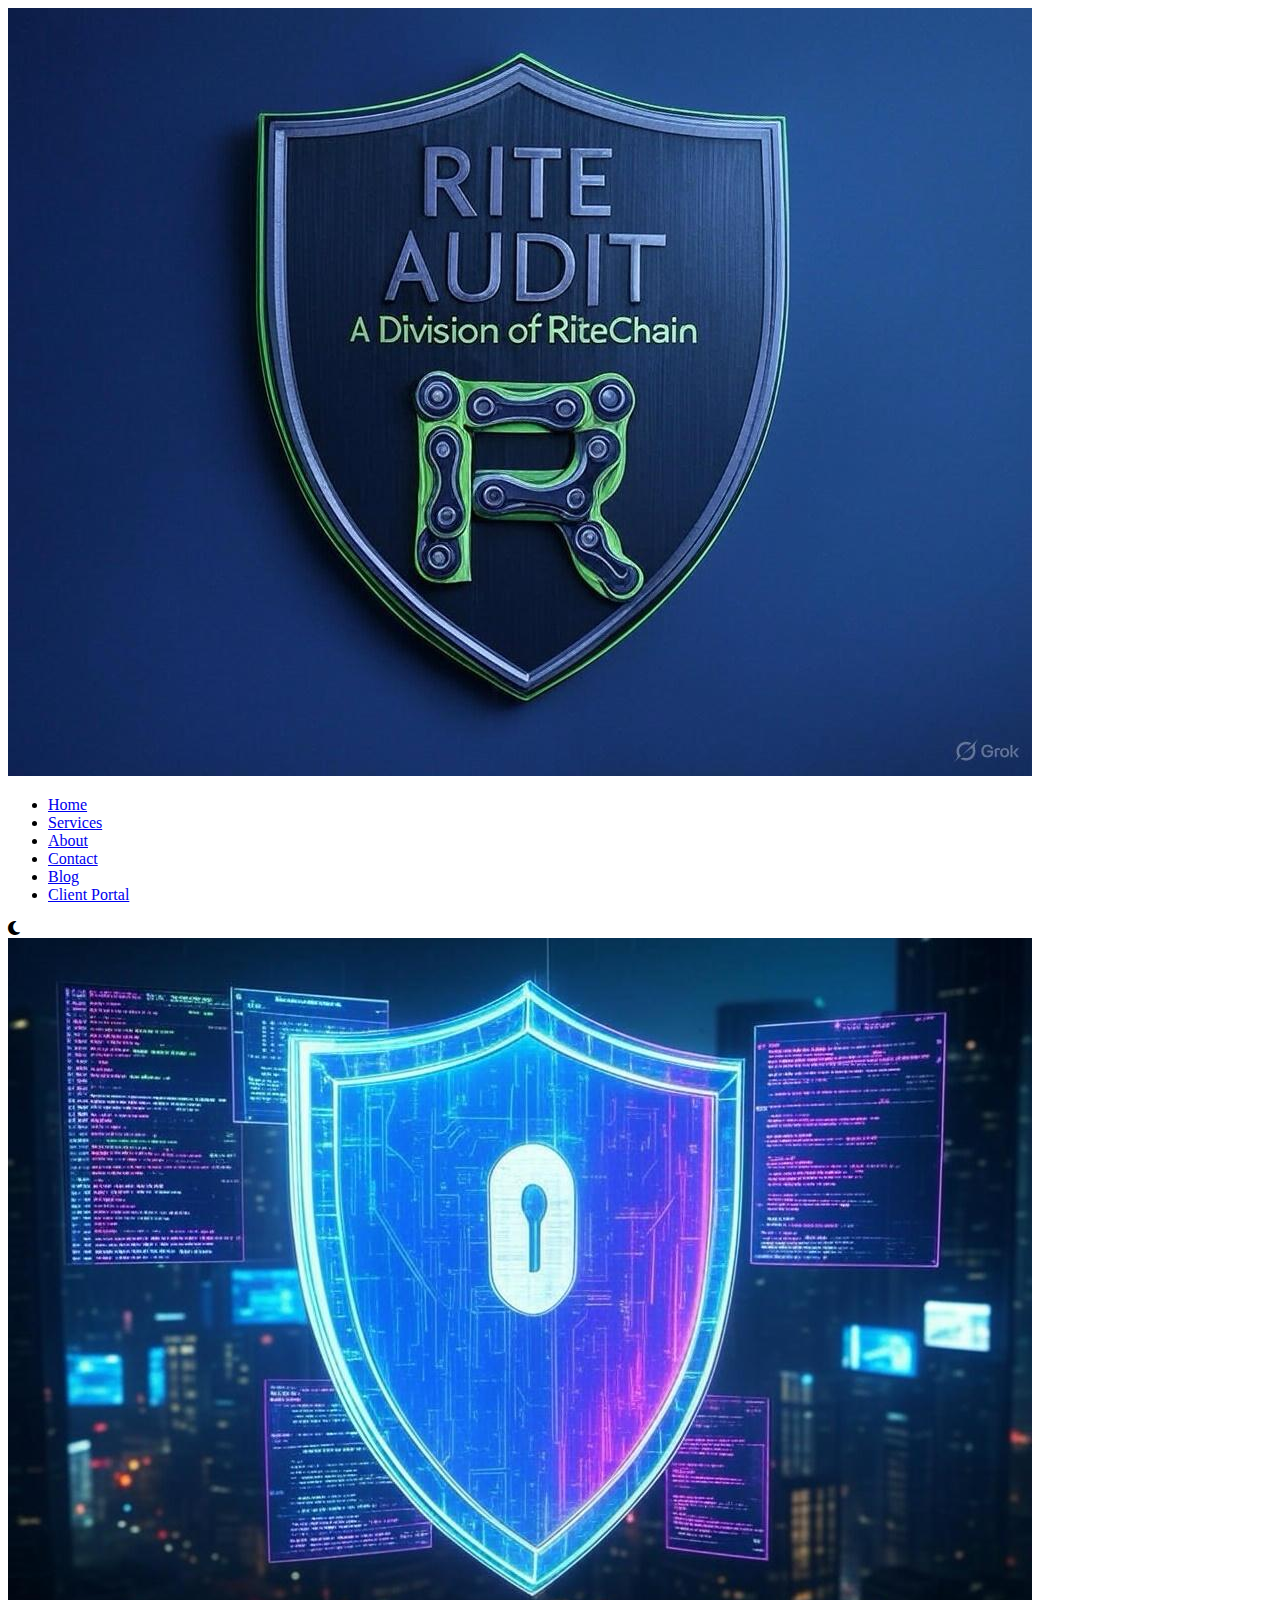
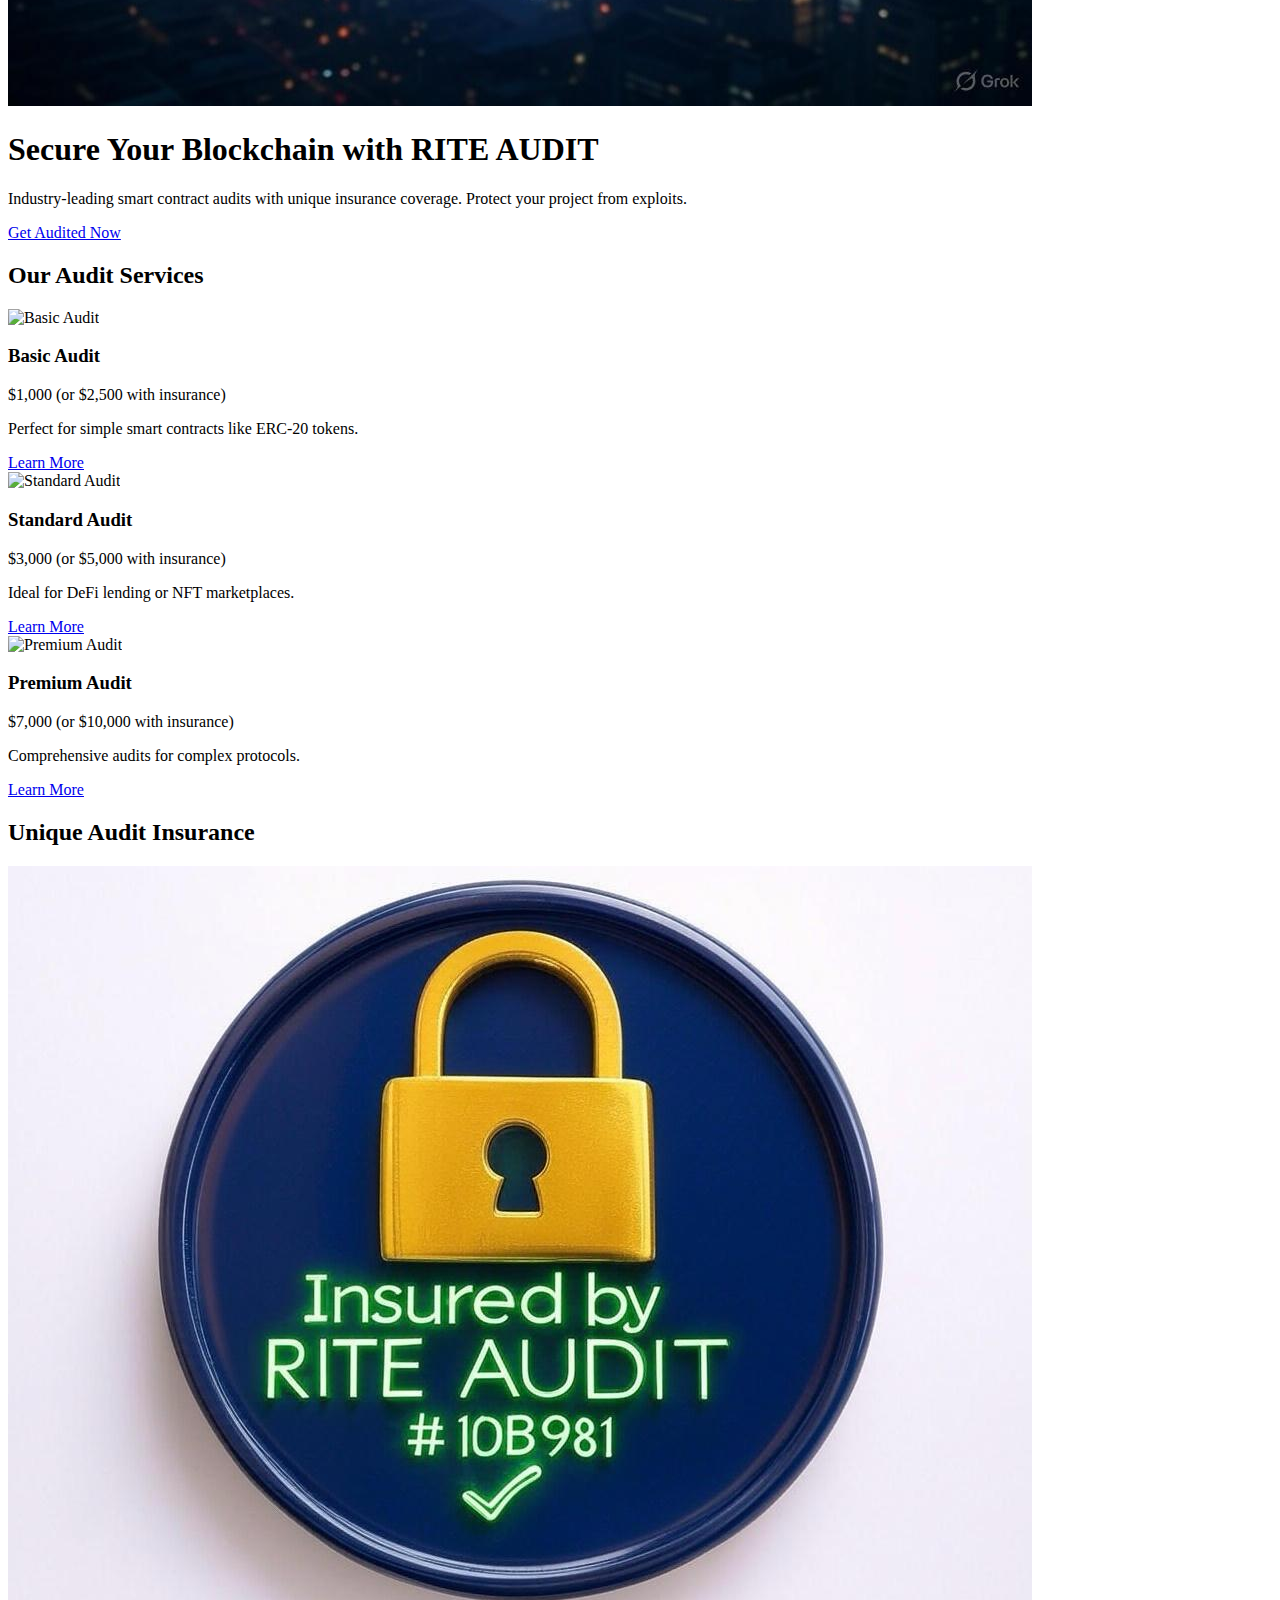
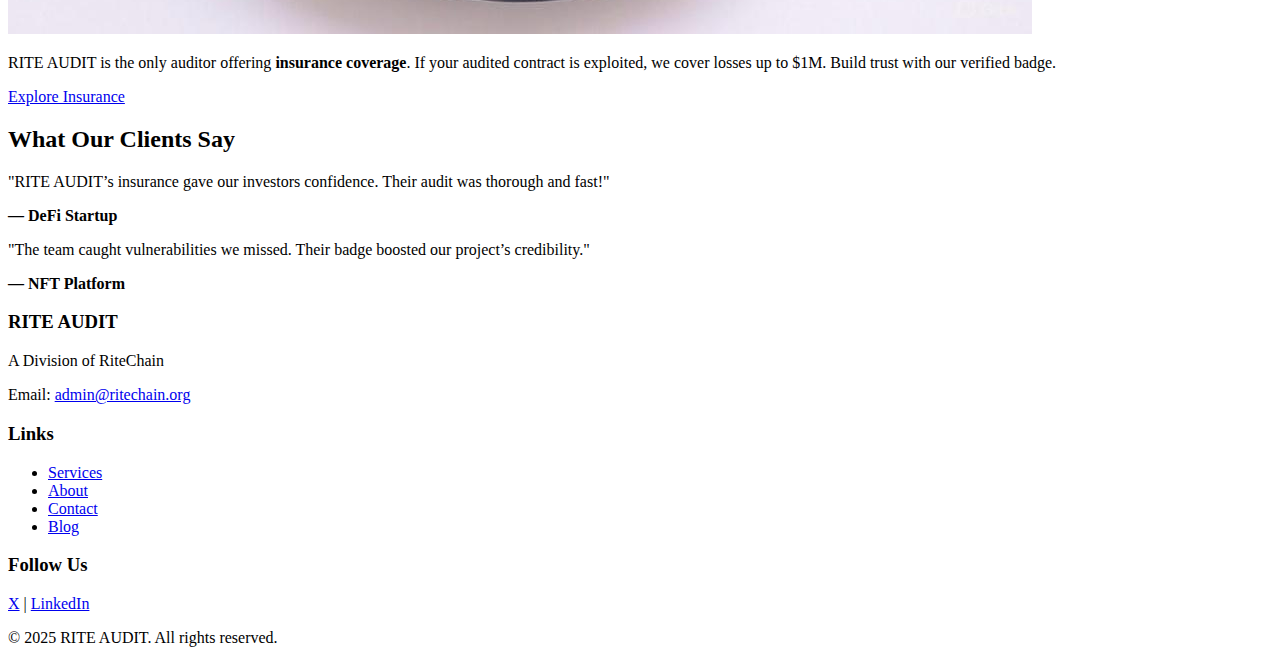
==== index.html @ 0c0bb5a2 "Initial commit: Added website files with Formspree integration" ====
<!DOCTYPE html>
<html lang="en">
<head>
    <meta charset="UTF-8">
    <meta name="viewport" content="width=device-width, initial-scale=1.0">
    <meta name="description" content="RITE AUDIT provides blockchain security audits with unique insurance coverage. Protect your smart contracts today.">
    <title>RITE AUDIT - Blockchain Security Auditing</title>
    <link rel="stylesheet" href="css/style.css">
    <link rel="stylesheet" href="https://cdnjs.cloudflare.com/ajax/libs/font-awesome/6.4.0/css/all.min.css">
</head>
<body>
    <header>
        <nav>
            <div class="logo">
                <img src="images/logo.png" alt="RITE AUDIT Logo">
            </div>
            <ul class="nav-links">
                <li><a href="index.html" class="active">Home</a></li>
                <li><a href="services.html">Services</a></li>
                <li><a href="about.html">About</a></li>
                <li><a href="contact.html">Contact</a></li>
                <li><a href="blog.html">Blog</a></li>
                <li><a href="https://app.ritechain.org" target="_blank">Client Portal</a></li>
            </ul>
            <div class="theme-toggle">
                <i class="fas fa-moon"></i>
            </div>
        </nav>
    </header>

    <section class="hero">
        <img src="images/hero.jpg" alt="Blockchain Security" class="hero-bg">
        <div class="hero-content">
            <h1>Secure Your Blockchain with RITE AUDIT</h1>
            <p>Industry-leading smart contract audits with unique insurance coverage. Protect your project from exploits.</p>
            <a href="services.html" class="cta-button">Get Audited Now</a>
        </div>
    </section>

    <section class="services">
        <h2>Our Audit Services</h2>
        <div class="service-grid">
            <div class="service-card">
                <img src="images/basic.svg" alt="Basic Audit">
                <h3>Basic Audit</h3>
                <p>$1,000 (or $2,500 with insurance)</p>
                <p>Perfect for simple smart contracts like ERC-20 tokens.</p>
                <a href="services.html" class="service-button">Learn More</a>
            </div>
            <div class="service-card">
                <img src="images/standard.svg" alt="Standard Audit">
                <h3>Standard Audit</h3>
                <p>$3,000 (or $5,000 with insurance)</p>
                <p>Ideal for DeFi lending or NFT marketplaces.</p>
                <a href="services.html" class="service-button">Learn More</a>
            </div>
            <div class="service-card">
                <img src="images/premium.svg" alt="Premium Audit">
                <h3>Premium Audit</h3>
                <p>$7,000 (or $10,000 with insurance)</p>
                <p>Comprehensive audits for complex protocols.</p>
                <a href="services.html" class="service-button">Learn More</a>
            </div>
        </div>
    </section>

    <section class="insurance">
        <h2>Unique Audit Insurance</h2>
        <div class="insurance-content">
            <img src="images/insurance.png" alt="Insurance Badge">
            <div>
                <p>RITE AUDIT is the only auditor offering <strong>insurance coverage</strong>. If your audited contract is exploited, we cover losses up to $1M. Build trust with our verified badge.</p>
                <a href="services.html" class="cta-button">Explore Insurance</a>
            </div>
        </div>
    </section>

    <section class="testimonials">
        <h2>What Our Clients Say</h2>
        <div class="testimonial-grid">
            <div class="testimonial-card">
                <p>"RITE AUDIT’s insurance gave our investors confidence. Their audit was thorough and fast!"</p>
                <p><strong>— DeFi Startup</strong></p>
            </div>
            <div class="testimonial-card">
                <p>"The team caught vulnerabilities we missed. Their badge boosted our project’s credibility."</p>
                <p><strong>— NFT Platform</strong></p>
            </div>
        </div>
    </section>

    <footer>
        <div class="footer-content">
            <div>
                <h3>RITE AUDIT</h3>
                <p>A Division of RiteChain</p>
                <p>Email: <a href="mailto:admin@ritechain.org">admin@ritechain.org</a></p>
            </div>
            <div>
                <h3>Links</h3>
                <ul>
                    <li><a href="services.html">Services</a></li>
                    <li><a href="about.html">About</a></li>
                    <li><a href="contact.html">Contact</a></li>
                    <li><a href="blog.html">Blog</a></li>
                </ul>
            </div>
            <div>
                <h3>Follow Us</h3>
                <p><a href="https://x.com/riteaudit" target="_blank">X</a> | <a href="#">LinkedIn</a></p>
            </div>
        </div>
        <p>&copy; 2025 RITE AUDIT. All rights reserved.</p>
    </footer>

    <script src="js/script.js"></script>
</body>
</html>
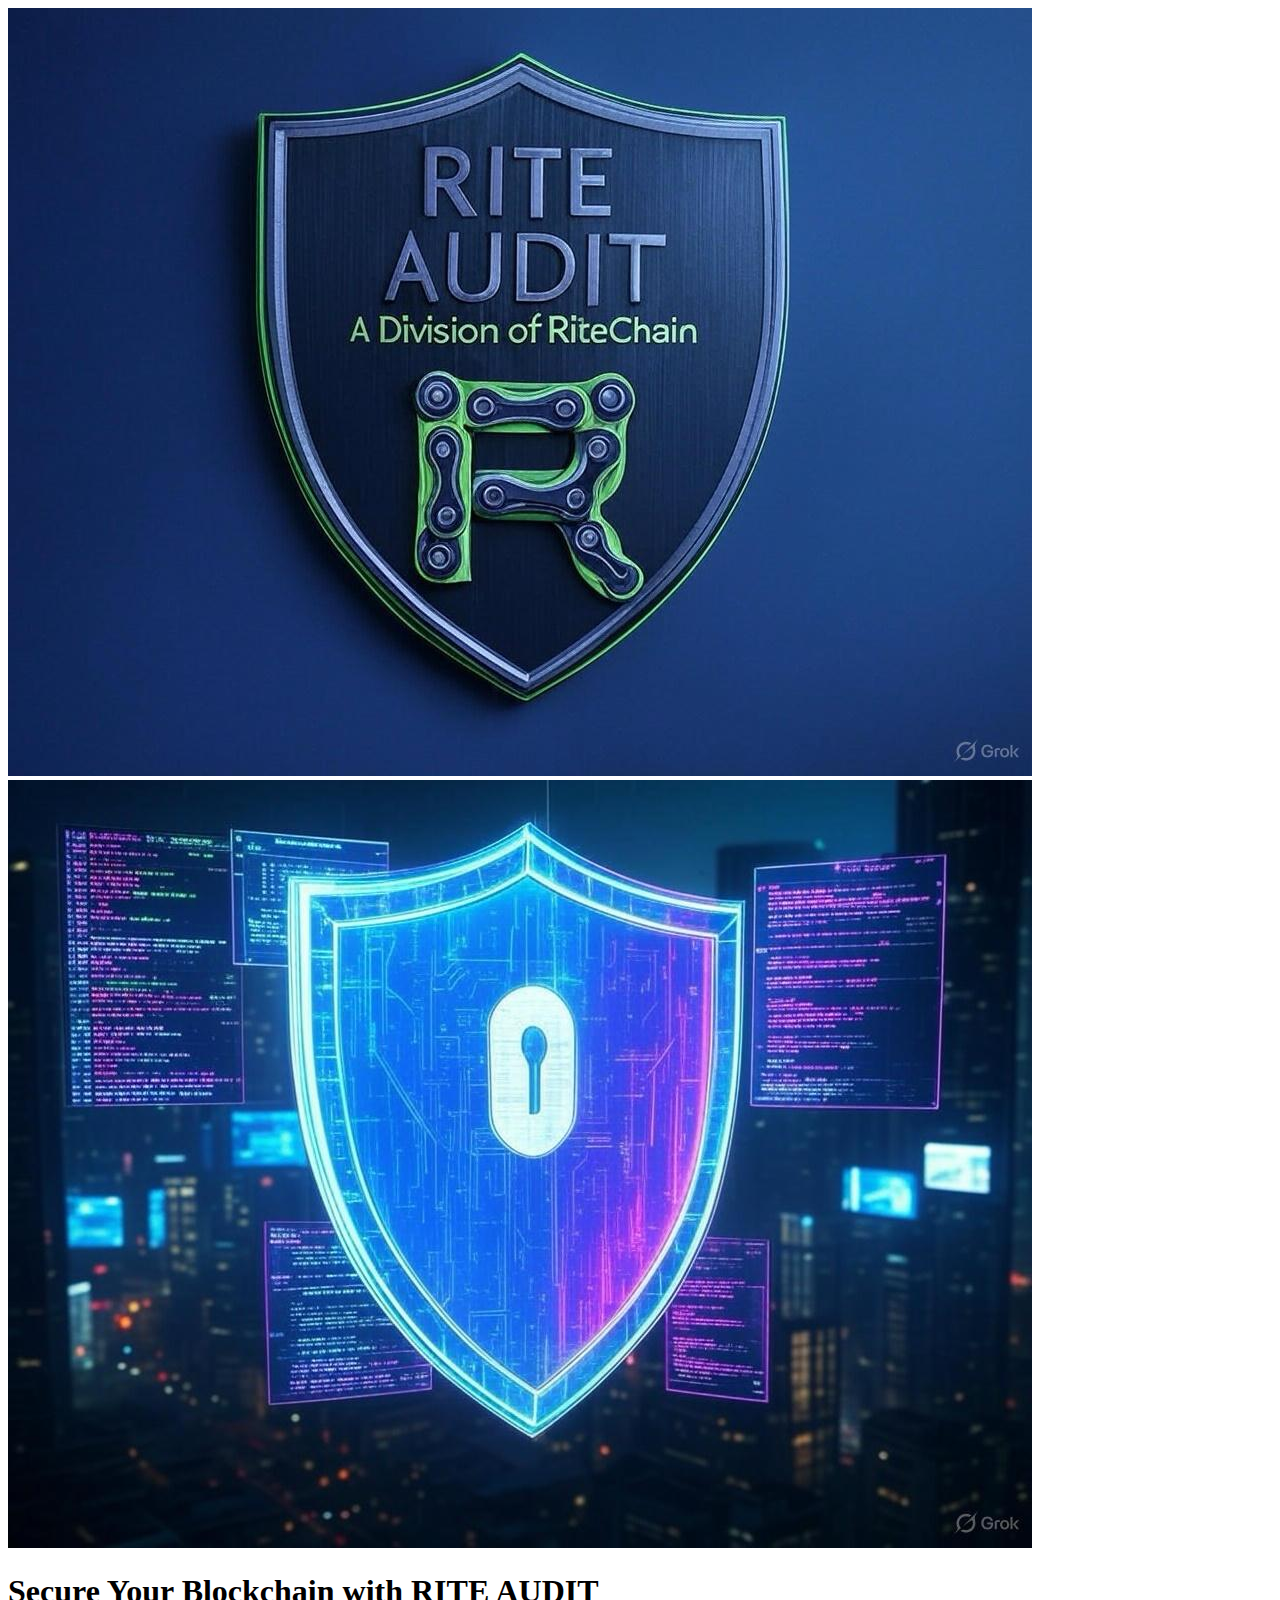
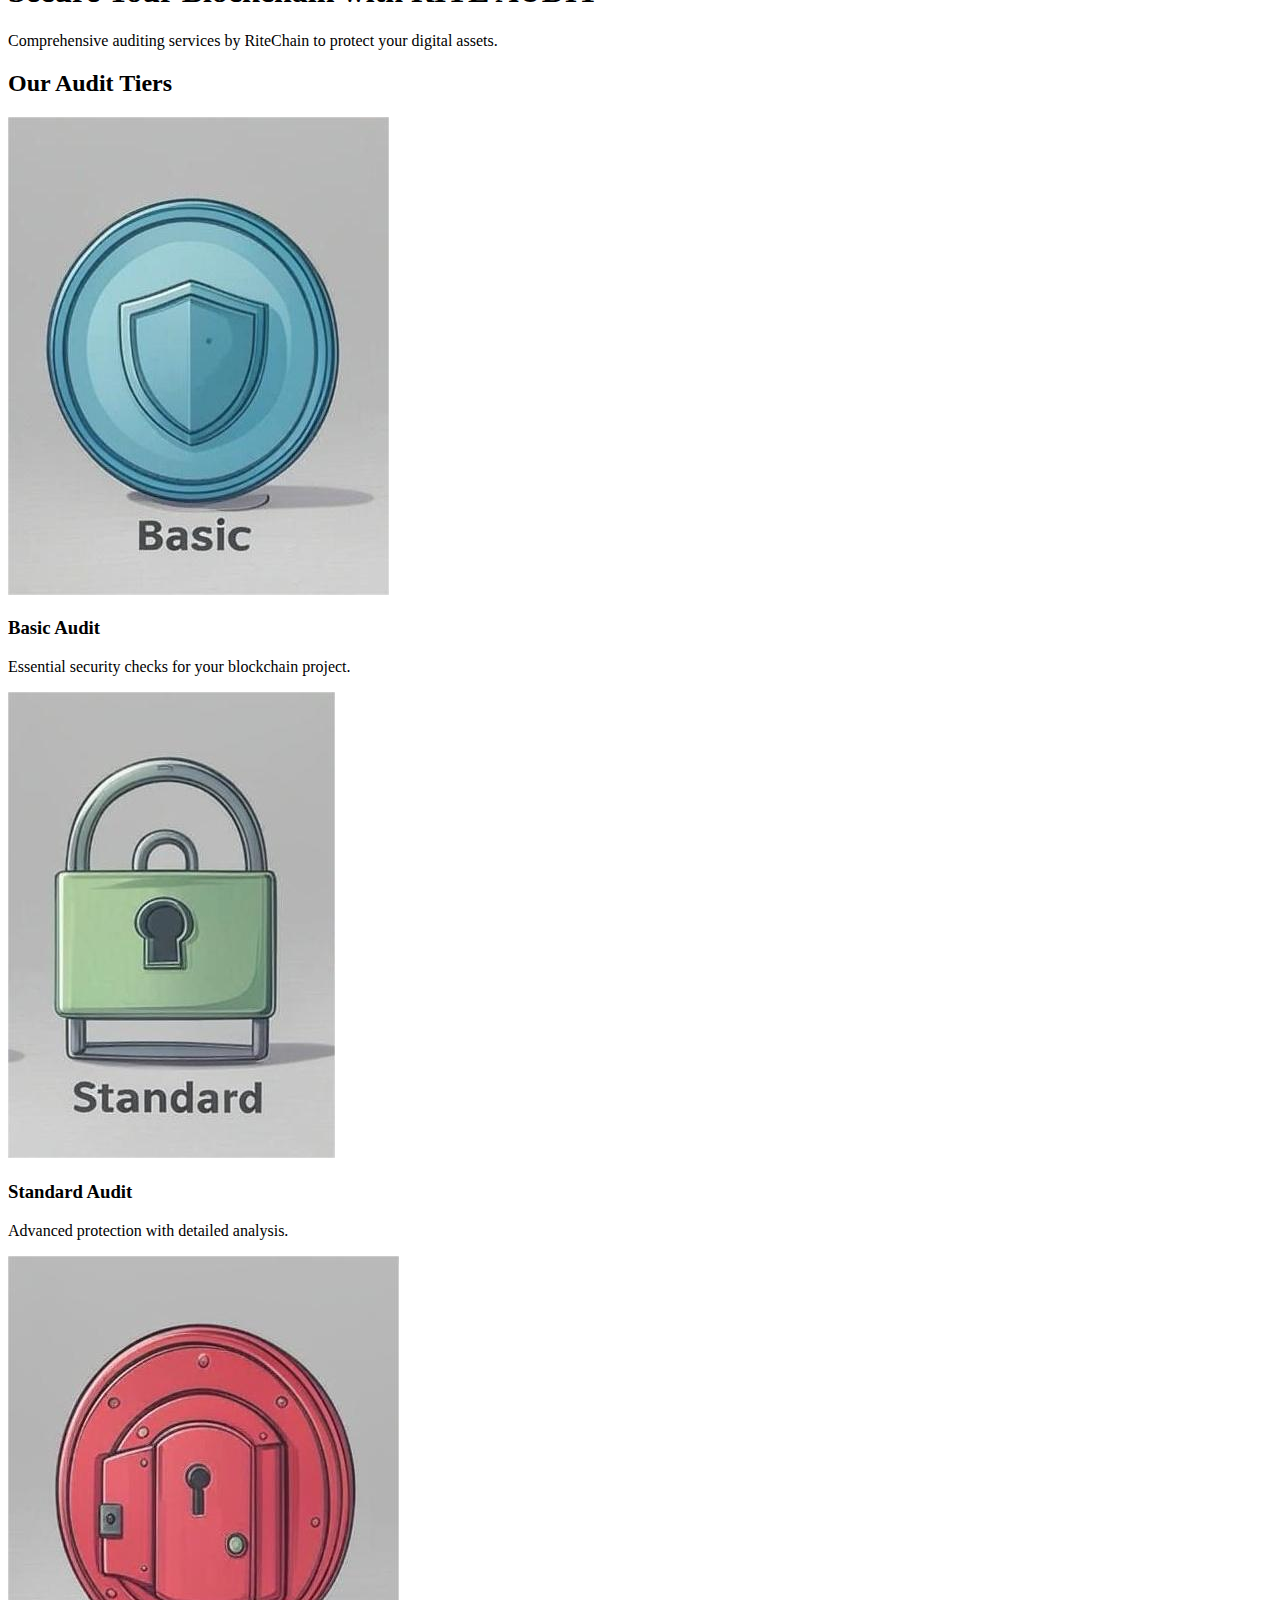
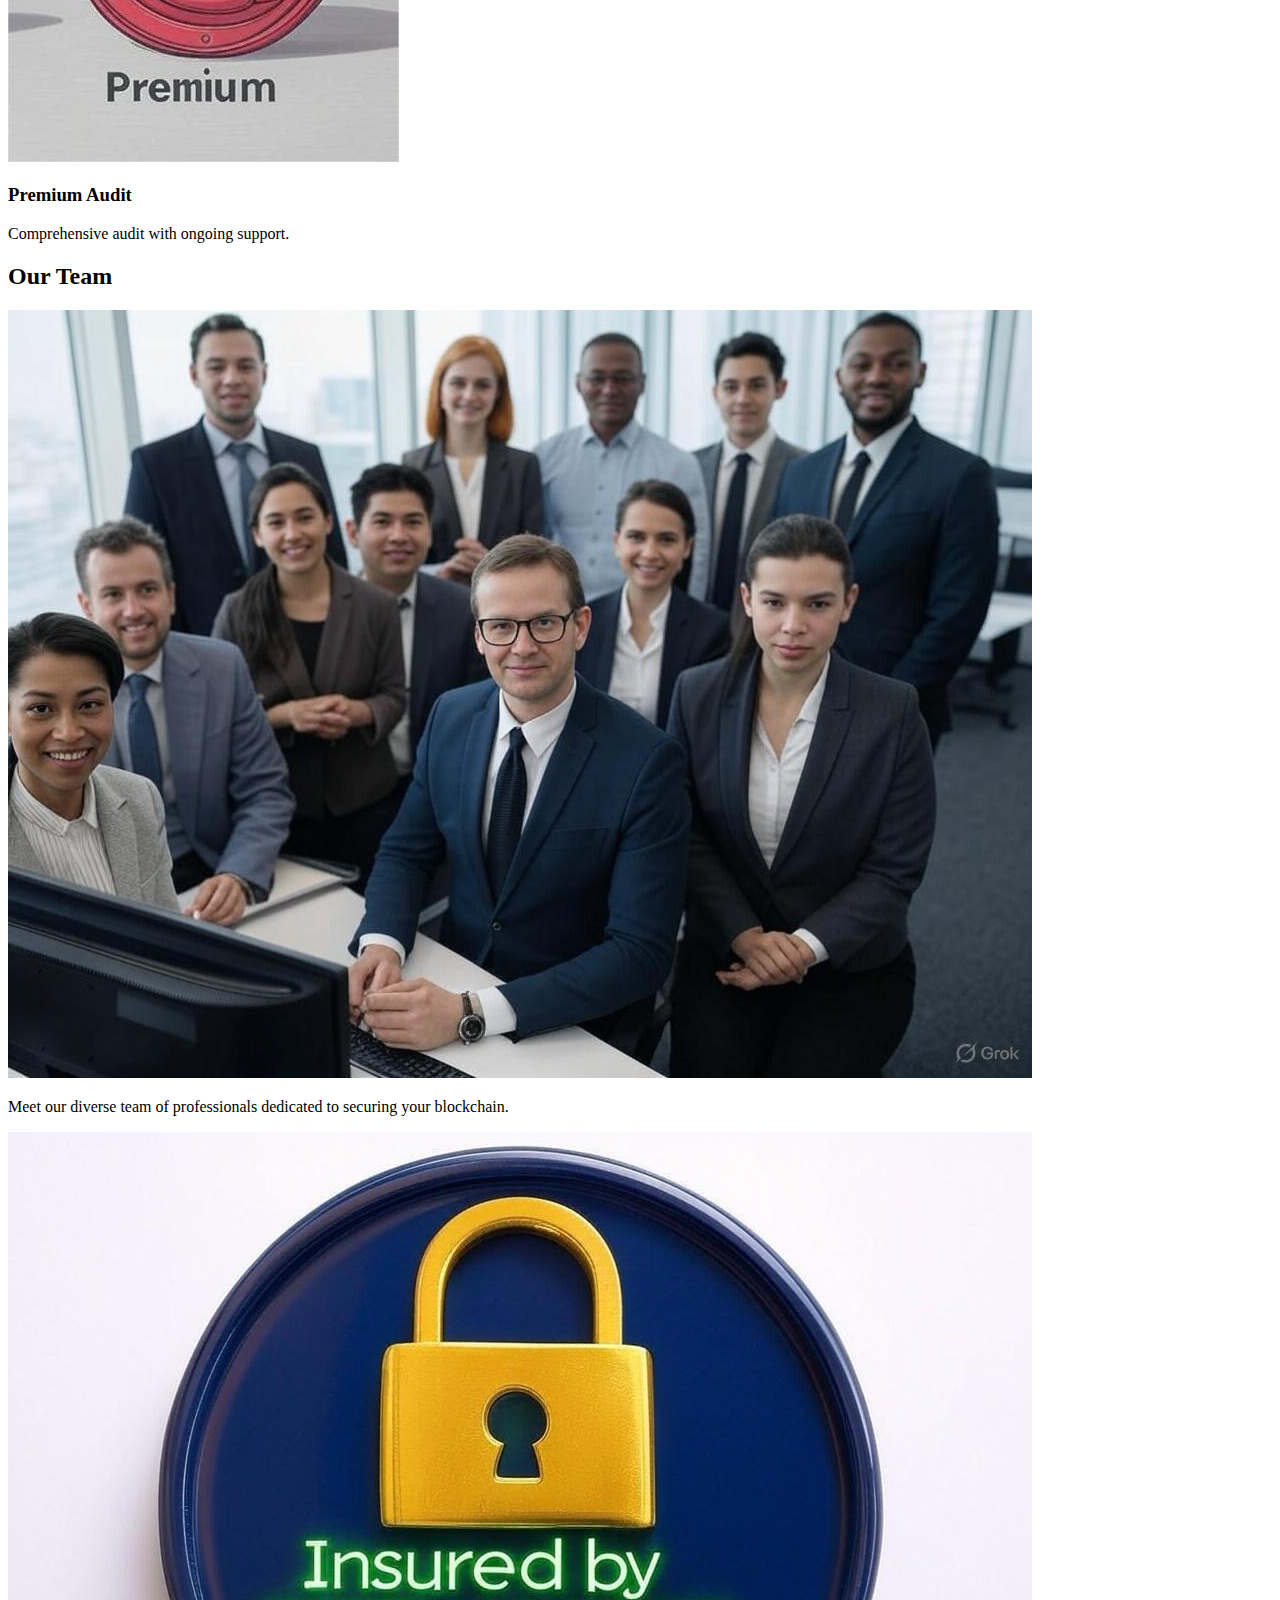
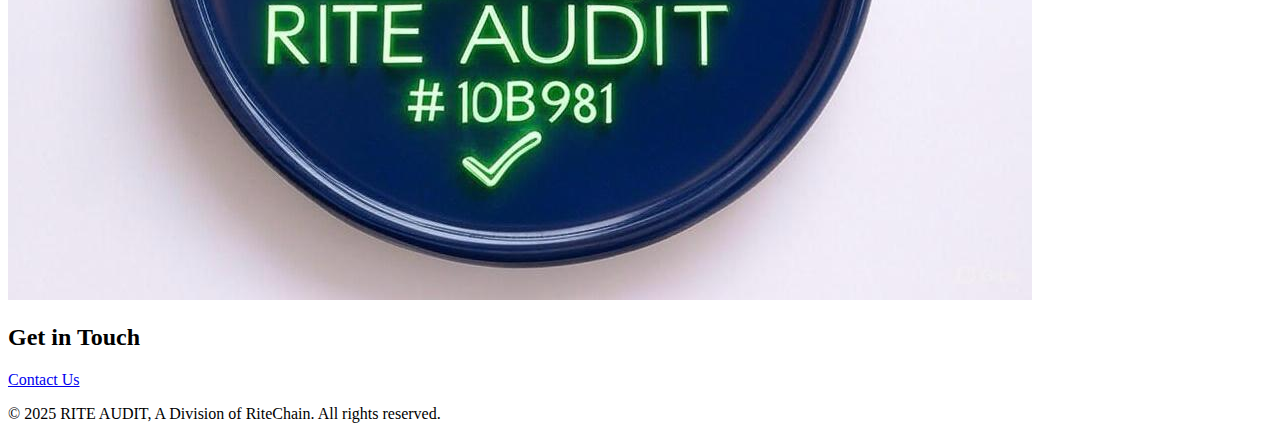
==== commit d25249b1: "Fixed image sizes, switched services icons to JPG, and reduced services icons to 80x80px" ====
--- a/index.html
+++ b/index.html
@@ -3,116 +3,78 @@
 <head>
     <meta charset="UTF-8">
     <meta name="viewport" content="width=device-width, initial-scale=1.0">
-    <meta name="description" content="RITE AUDIT provides blockchain security audits with unique insurance coverage. Protect your smart contracts today.">
     <title>RITE AUDIT - Blockchain Security Auditing</title>
-    <link rel="stylesheet" href="css/style.css">
-    <link rel="stylesheet" href="https://cdnjs.cloudflare.com/ajax/libs/font-awesome/6.4.0/css/all.min.css">
+    <link rel="stylesheet" href="styles.css">
+    <link href="https://fonts.googleapis.com/css2?family=Montserrat:wght@400;700&display=swap" rel="stylesheet">
 </head>
 <body>
+    <!-- Header with Logo -->
     <header>
-        <nav>
-            <div class="logo">
-                <img src="images/logo.png" alt="RITE AUDIT Logo">
-            </div>
-            <ul class="nav-links">
-                <li><a href="index.html" class="active">Home</a></li>
-                <li><a href="services.html">Services</a></li>
-                <li><a href="about.html">About</a></li>
-                <li><a href="contact.html">Contact</a></li>
-                <li><a href="blog.html">Blog</a></li>
-                <li><a href="https://app.ritechain.org" target="_blank">Client Portal</a></li>
-            </ul>
-            <div class="theme-toggle">
-                <i class="fas fa-moon"></i>
-            </div>
-        </nav>
+        <div class="container">
+            <img src="images/logo.png" alt="RITE AUDIT Logo" class="logo">
+        </div>
     </header>
 
+    <!-- Hero Section -->
     <section class="hero">
-        <img src="images/hero.jpg" alt="Blockchain Security" class="hero-bg">
-        <div class="hero-content">
+        <img src="images/hero.jpg" alt="Blockchain Security Hero" class="hero-image">
+        <div class="hero-text">
             <h1>Secure Your Blockchain with RITE AUDIT</h1>
-            <p>Industry-leading smart contract audits with unique insurance coverage. Protect your project from exploits.</p>
-            <a href="services.html" class="cta-button">Get Audited Now</a>
+            <p>Comprehensive auditing services by RiteChain to protect your digital assets.</p>
         </div>
     </section>
 
+    <!-- Services Section -->
     <section class="services">
-        <h2>Our Audit Services</h2>
-        <div class="service-grid">
-            <div class="service-card">
-                <img src="images/basic.svg" alt="Basic Audit">
+        <div class="container">
+            <h2>Our Audit Tiers</h2>
+            <div class="service-tier">
+                <img src="images/basic.jpg" alt="Basic Audit">
                 <h3>Basic Audit</h3>
-                <p>$1,000 (or $2,500 with insurance)</p>
-                <p>Perfect for simple smart contracts like ERC-20 tokens.</p>
-                <a href="services.html" class="service-button">Learn More</a>
+                <p>Essential security checks for your blockchain project.</p>
             </div>
-            <div class="service-card">
-                <img src="images/standard.svg" alt="Standard Audit">
+            <div class="service-tier">
+                <img src="images/standard.jpg" alt="Standard Audit">
                 <h3>Standard Audit</h3>
-                <p>$3,000 (or $5,000 with insurance)</p>
-                <p>Ideal for DeFi lending or NFT marketplaces.</p>
-                <a href="services.html" class="service-button">Learn More</a>
+                <p>Advanced protection with detailed analysis.</p>
             </div>
-            <div class="service-card">
-                <img src="images/premium.svg" alt="Premium Audit">
+            <div class="service-tier">
+                <img src="images/premium.jpg" alt="Premium Audit">
                 <h3>Premium Audit</h3>
-                <p>$7,000 (or $10,000 with insurance)</p>
-                <p>Comprehensive audits for complex protocols.</p>
-                <a href="services.html" class="service-button">Learn More</a>
+                <p>Comprehensive audit with ongoing support.</p>
             </div>
         </div>
     </section>
 
-    <section class="insurance">
-        <h2>Unique Audit Insurance</h2>
-        <div class="insurance-content">
-            <img src="images/insurance.png" alt="Insurance Badge">
-            <div>
-                <p>RITE AUDIT is the only auditor offering <strong>insurance coverage</strong>. If your audited contract is exploited, we cover losses up to $1M. Build trust with our verified badge.</p>
-                <a href="services.html" class="cta-button">Explore Insurance</a>
-            </div>
+    <!-- Team Section -->
+    <section class="team">
+        <div class="container">
+            <h2>Our Team</h2>
+            <img src="images/team.jpg" alt="RITE AUDIT Team" class="team-image">
+            <p>Meet our diverse team of professionals dedicated to securing your blockchain.</p>
         </div>
     </section>
 
-    <section class="testimonials">
-        <h2>What Our Clients Say</h2>
-        <div class="testimonial-grid">
-            <div class="testimonial-card">
-                <p>"RITE AUDIT’s insurance gave our investors confidence. Their audit was thorough and fast!"</p>
-                <p><strong>— DeFi Startup</strong></p>
-            </div>
-            <div class="testimonial-card">
-                <p>"The team caught vulnerabilities we missed. Their badge boosted our project’s credibility."</p>
-                <p><strong>— NFT Platform</strong></p>
-            </div>
+    <!-- Insurance Badge -->
+    <section class="insurance">
+        <div class="container">
+            <img src="images/insurance.png" alt="Insured by RITE AUDIT" class="insurance-badge">
         </div>
     </section>
 
+    <!-- Contact Link -->
+    <section class="contact-link">
+        <div class="container">
+            <h2>Get in Touch</h2>
+            <a href="contact.html" class="btn">Contact Us</a>
+        </div>
+    </section>
+
+    <!-- Footer -->
     <footer>
-        <div class="footer-content">
-            <div>
-                <h3>RITE AUDIT</h3>
-                <p>A Division of RiteChain</p>
-                <p>Email: <a href="mailto:admin@ritechain.org">admin@ritechain.org</a></p>
-            </div>
-            <div>
-                <h3>Links</h3>
-                <ul>
-                    <li><a href="services.html">Services</a></li>
-                    <li><a href="about.html">About</a></li>
-                    <li><a href="contact.html">Contact</a></li>
-                    <li><a href="blog.html">Blog</a></li>
-                </ul>
-            </div>
-            <div>
-                <h3>Follow Us</h3>
-                <p><a href="https://x.com/riteaudit" target="_blank">X</a> | <a href="#">LinkedIn</a></p>
-            </div>
+        <div class="container">
+            <p>© 2025 RITE AUDIT, A Division of RiteChain. All rights reserved.</p>
         </div>
-        <p>&copy; 2025 RITE AUDIT. All rights reserved.</p>
     </footer>
-
-    <script src="js/script.js"></script>
 </body>
 </html>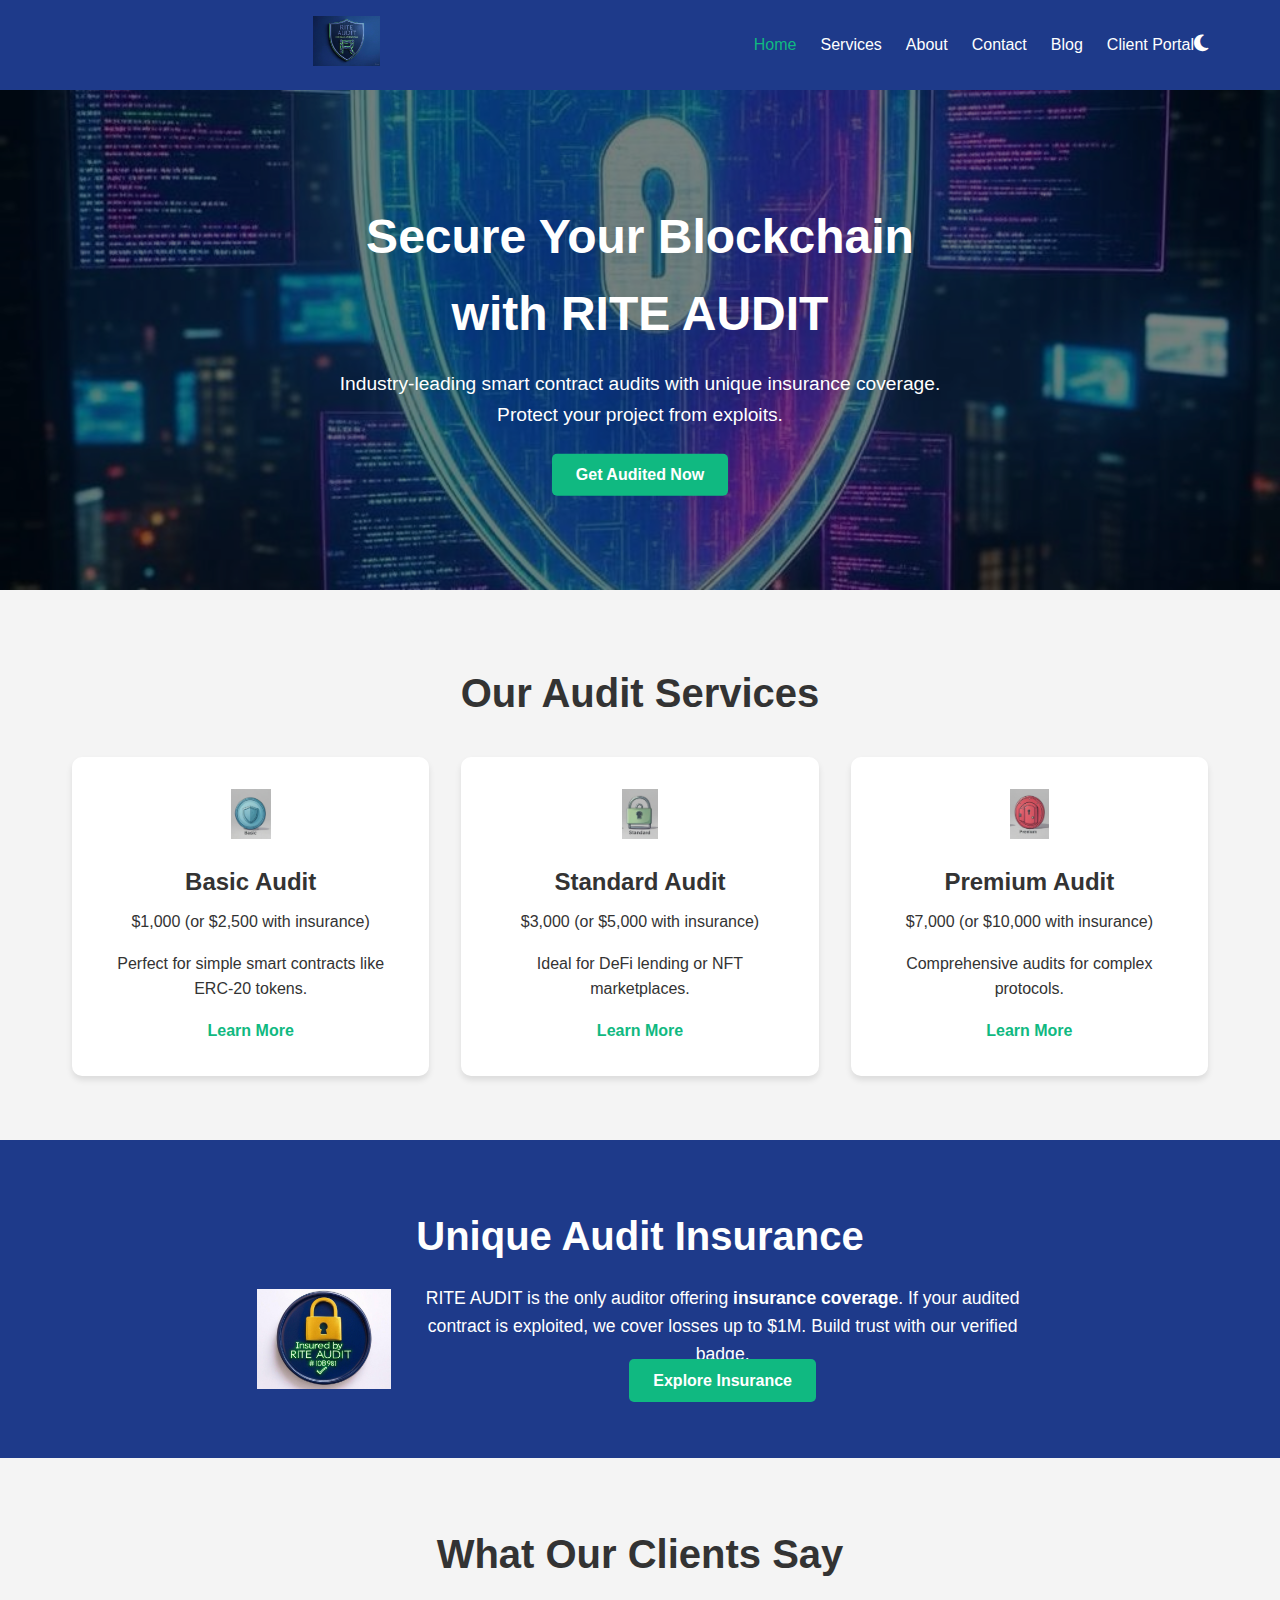
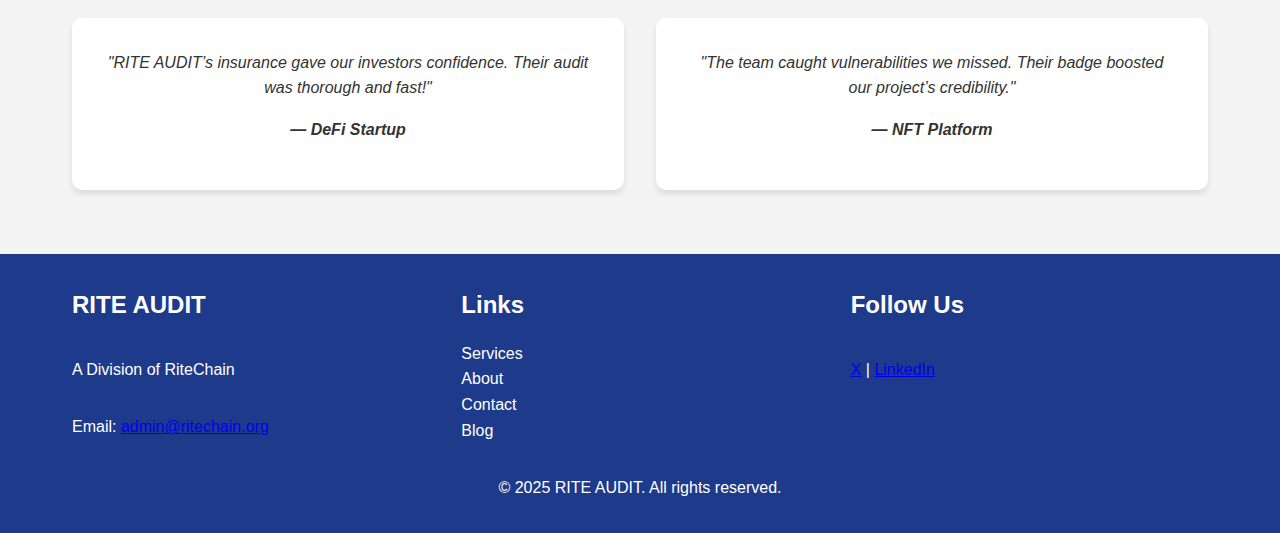
==== commit 6da9f56d: "Fixed image sizes, switched services icons to JPG, and reduced services icons to 80x80px" ====
--- a/index.html
+++ b/index.html
@@ -3,78 +3,116 @@
 <head>
     <meta charset="UTF-8">
     <meta name="viewport" content="width=device-width, initial-scale=1.0">
+    <meta name="description" content="RITE AUDIT provides blockchain security audits with unique insurance coverage. Protect your smart contracts today.">
     <title>RITE AUDIT - Blockchain Security Auditing</title>
-    <link rel="stylesheet" href="styles.css">
-    <link href="https://fonts.googleapis.com/css2?family=Montserrat:wght@400;700&display=swap" rel="stylesheet">
+    <link rel="stylesheet" href="css/styles.css">
+    <link rel="stylesheet" href="https://cdnjs.cloudflare.com/ajax/libs/font-awesome/6.4.0/css/all.min.css">
 </head>
 <body>
-    <!-- Header with Logo -->
     <header>
-        <div class="container">
-            <img src="images/logo.png" alt="RITE AUDIT Logo" class="logo">
-        </div>
+        <nav>
+            <div class="logo">
+                <img src="images/logo.png" alt="RITE AUDIT Logo">
+            </div>
+            <ul class="nav-links">
+                <li><a href="index.html" class="active">Home</a></li>
+                <li><a href="services.html">Services</a></li>
+                <li><a href="about.html">About</a></li>
+                <li><a href="contact.html">Contact</a></li>
+                <li><a href="blog.html">Blog</a></li>
+                <li><a href="https://app.ritechain.org" target="_blank">Client Portal</a></li>
+            </ul>
+            <div class="theme-toggle">
+                <i class="fas fa-moon"></i>
+            </div>
+        </nav>
     </header>
 
-    <!-- Hero Section -->
     <section class="hero">
-        <img src="images/hero.jpg" alt="Blockchain Security Hero" class="hero-image">
-        <div class="hero-text">
+        <img src="images/hero.jpg" alt="Blockchain Security" class="hero-bg">
+        <div class="hero-content">
             <h1>Secure Your Blockchain with RITE AUDIT</h1>
-            <p>Comprehensive auditing services by RiteChain to protect your digital assets.</p>
+            <p>Industry-leading smart contract audits with unique insurance coverage. Protect your project from exploits.</p>
+            <a href="services.html" class="cta-button">Get Audited Now</a>
         </div>
     </section>
 
-    <!-- Services Section -->
     <section class="services">
-        <div class="container">
-            <h2>Our Audit Tiers</h2>
-            <div class="service-tier">
+        <h2>Our Audit Services</h2>
+        <div class="service-grid">
+            <div class="service-card">
                 <img src="images/basic.jpg" alt="Basic Audit">
                 <h3>Basic Audit</h3>
-                <p>Essential security checks for your blockchain project.</p>
+                <p>$1,000 (or $2,500 with insurance)</p>
+                <p>Perfect for simple smart contracts like ERC-20 tokens.</p>
+                <a href="services.html" class="service-button">Learn More</a>
             </div>
-            <div class="service-tier">
+            <div class="service-card">
                 <img src="images/standard.jpg" alt="Standard Audit">
                 <h3>Standard Audit</h3>
-                <p>Advanced protection with detailed analysis.</p>
+                <p>$3,000 (or $5,000 with insurance)</p>
+                <p>Ideal for DeFi lending or NFT marketplaces.</p>
+                <a href="services.html" class="service-button">Learn More</a>
             </div>
-            <div class="service-tier">
+            <div class="service-card">
                 <img src="images/premium.jpg" alt="Premium Audit">
                 <h3>Premium Audit</h3>
-                <p>Comprehensive audit with ongoing support.</p>
+                <p>$7,000 (or $10,000 with insurance)</p>
+                <p>Comprehensive audits for complex protocols.</p>
+                <a href="services.html" class="service-button">Learn More</a>
             </div>
         </div>
     </section>
 
-    <!-- Team Section -->
-    <section class="team">
-        <div class="container">
-            <h2>Our Team</h2>
-            <img src="images/team.jpg" alt="RITE AUDIT Team" class="team-image">
-            <p>Meet our diverse team of professionals dedicated to securing your blockchain.</p>
+    <section class="insurance">
+        <h2>Unique Audit Insurance</h2>
+        <div class="insurance-content">
+            <img src="images/insurance.png" alt="Insurance Badge">
+            <div>
+                <p>RITE AUDIT is the only auditor offering <strong>insurance coverage</strong>. If your audited contract is exploited, we cover losses up to $1M. Build trust with our verified badge.</p>
+                <a href="services.html" class="cta-button">Explore Insurance</a>
+            </div>
         </div>
     </section>
 
-    <!-- Insurance Badge -->
-    <section class="insurance">
-        <div class="container">
-            <img src="images/insurance.png" alt="Insured by RITE AUDIT" class="insurance-badge">
+    <section class="testimonials">
+        <h2>What Our Clients Say</h2>
+        <div class="testimonial-grid">
+            <div class="testimonial-card">
+                <p>"RITE AUDIT’s insurance gave our investors confidence. Their audit was thorough and fast!"</p>
+                <p><strong>— DeFi Startup</strong></p>
+            </div>
+            <div class="testimonial-card">
+                <p>"The team caught vulnerabilities we missed. Their badge boosted our project’s credibility."</p>
+                <p><strong>— NFT Platform</strong></p>
+            </div>
         </div>
     </section>
 
-    <!-- Contact Link -->
-    <section class="contact-link">
-        <div class="container">
-            <h2>Get in Touch</h2>
-            <a href="contact.html" class="btn">Contact Us</a>
+    <footer>
+        <div class="footer-content">
+            <div>
+                <h3>RITE AUDIT</h3>
+                <p>A Division of RiteChain</p>
+                <p>Email: <a href="mailto:admin@ritechain.org">admin@ritechain.org</a></p>
+            </div>
+            <div>
+                <h3>Links</h3>
+                <ul>
+                    <li><a href="services.html">Services</a></li>
+                    <li><a href="about.html">About</a></li>
+                    <li><a href="contact.html">Contact</a></li>
+                    <li><a href="blog.html">Blog</a></li>
+                </ul>
+            </div>
+            <div>
+                <h3>Follow Us</h3>
+                <p><a href="https://x.com/riteaudit" target="_blank">X</a> | <a href="#">LinkedIn</a></p>
+            </div>
         </div>
-    </section>
+        <p>&copy; 2025 RITE AUDIT. All rights reserved.</p>
+    </footer>
 
-    <!-- Footer -->
-    <footer>
-        <div class="container">
-            <p>© 2025 RITE AUDIT, A Division of RiteChain. All rights reserved.</p>
-        </div>
-    </footer>
+    <script src="js/script.js"></script>
 </body>
 </html>--- a/css/styles.css
+++ b/css/styles.css
@@ -0,0 +1,528 @@
+/* Reset */
+* {
+    margin: 0;
+    padding: 0;
+    box-sizing: border-box;
+}
+
+body {
+    font-family: 'Montserrat', sans-serif;
+    line-height: 1.6;
+    color: #333;
+    background: #f4f4f4;
+    transition: background 0.3s, color 0.3s;
+}
+
+body.dark-mode {
+    background: #1a1a1a;
+    color: #e0e0e0;
+}
+
+/* Header */
+header {
+    background: #1E3A8A;
+    padding: 1rem 0;
+    position: sticky;
+    top: 0;
+    z-index: 100;
+}
+
+nav {
+    max-width: 1200px;
+    margin: 0 auto;
+    display: flex;
+    justify-content: space-between;
+    align-items: center;
+    padding: 0 2rem;
+}
+
+.logo img {
+    height: 50px;
+}
+
+.nav-links {
+    list-style: none;
+    display: flex;
+    gap: 1.5rem;
+}
+
+.nav-links li a {
+    color: #fff;
+    text-decoration: none;
+    font-weight: 500;
+}
+
+.nav-links li a:hover,
+.nav-links li a.active {
+    color: #10B981;
+}
+
+.theme-toggle {
+    cursor: pointer;
+    color: #fff;
+    font-size: 1.2rem;
+}
+
+.theme-toggle:hover {
+    color: #10B981;
+}
+
+.logo {
+    width: 200px;
+    height: auto;
+    display: block;
+    margin: 0 auto;
+}
+
+.hero-image {
+    width: 100%;
+    max-width: 1920px;
+    height: 600px;
+    object-fit: cover; /* Ensures proper scaling */
+}
+
+.service-tier img {
+    width: 80px; /* Reduced from 100px */
+    height: 80px;
+    object-fit: contain; /* Prevents stretching */
+}
+
+.team-image {
+    width: 100%;
+    max-width: 800px;
+    height: 400px;
+    object-fit: cover; /* Ensures proper scaling */
+    margin: 20px 0;
+}
+
+.insurance-badge {
+    width: 200px;
+    height: 200px;
+    object-fit: contain; /* Prevents stretching */
+}
+
+/* Hero */
+.hero {
+    position: relative;
+    text-align: center;
+    color: #fff;
+}
+
+.hero-bg {
+    width: 100%;
+    height: 500px;
+    object-fit: cover;
+    filter: brightness(0.5);
+}
+
+.hero-content {
+    position: absolute;
+    top: 50%;
+    left: 50%;
+    transform: translate(-50%, -50%);
+    max-width: 800px;
+}
+
+.hero h1 {
+    font-size: 3rem;
+    margin-bottom: 1rem;
+}
+
+.hero p {
+    font-size: 1.2rem;
+    margin-bottom: 2rem;
+}
+
+.cta-button {
+    background: #10B981;
+    color: #fff;
+    padding: 0.8rem 1.5rem;
+    text-decoration: none;
+    border-radius: 5px;
+    font-weight: 600;
+}
+
+.cta-button:hover {
+    background: #059669;
+}
+
+/* Services */
+.services {
+    max-width: 1200px;
+    margin: 4rem auto;
+    padding: 0 2rem;
+    text-align: center;
+}
+
+.services h2 {
+    font-size: 2.5rem;
+    margin-bottom: 2rem;
+}
+
+.service-grid {
+    display: grid;
+    grid-template-columns: repeat(auto-fit, minmax(250px, 1fr));
+    gap: 2rem;
+}
+
+.service-card {
+    background: #fff;
+    padding: 2rem;
+    border-radius: 10px;
+    box-shadow: 0 4px 6px rgba(0, 0, 0, 0.1);
+    transition: transform 0.3s;
+}
+
+body.dark-mode .service-card {
+    background: #2a2a2a;
+}
+
+.service-card:hover {
+    transform: translateY(-10px);
+}
+
+.service-card img {
+    height: 50px;
+    margin-bottom: 1rem;
+}
+
+.service-card h3 {
+    font-size: 1.5rem;
+    margin-bottom: 0.5rem;
+}
+
+.service-card p {
+    margin-bottom: 1rem;
+}
+
+.service-button {
+    color: #10B981;
+    text-decoration: none;
+    font-weight: 600;
+}
+
+.service-button:hover {
+    color: #059669;
+}
+
+/* Insurance */
+.insurance {
+    background: #1E3A8A;
+    color: #fff;
+    padding: 4rem 2rem;
+    text-align: center;
+}
+
+.insurance-content {
+    max-width: 1200px;
+    margin: 0 auto;
+    display: flex;
+    align-items: center;
+    gap: 2rem;
+    flex-wrap: wrap;
+    justify-content: center;
+}
+
+.insurance img {
+    height: 100px;
+}
+
+.insurance h2 {
+    font-size: 2.5rem;
+    margin-bottom: 1rem;
+}
+
+.insurance p {
+    max-width: 600px;
+    font-size: 1.1rem;
+}
+
+/* Testimonials */
+.testimonials {
+    max-width: 1200px;
+    margin: 4rem auto;
+    padding: 0 2rem;
+    text-align: center;
+}
+
+.testimonials h2 {
+    font-size: 2.5rem;
+    margin-bottom: 2rem;
+}
+
+.testimonial-grid {
+    display: grid;
+    grid-template-columns: repeat(auto-fit, minmax(300px, 1fr));
+    gap: 2rem;
+}
+
+.testimonial-card {
+    background: #fff;
+    padding: 2rem;
+    border-radius: 10px;
+    box-shadow: 0 4px 6px rgba(0, 0, 0, 0.1);
+}
+
+body.dark-mode .testimonial-card {
+    background: #2a2a2a;
+}
+
+.testimonial-card p {
+    font-style: italic;
+    margin-bottom: 1rem;
+}
+
+/* Services Page */
+.services-page {
+    max-width: 1200px;
+    margin: 4rem auto;
+    padding: 0 2rem;
+    text-align: center;
+}
+
+.services-page h1 {
+    font-size: 2.5rem;
+    margin-bottom: 1rem;
+}
+
+.services-page p {
+    font-size: 1.2rem;
+    margin-bottom: 2rem;
+}
+
+.service-details {
+    display: grid;
+    grid-template-columns: repeat(auto-fit, minmax(300px, 1fr));
+    gap: 2rem;
+}
+
+.service-item {
+    background: #fff;
+    padding: 2rem;
+    border-radius: 10px;
+    box-shadow: 0 4px 6px rgba(0, 0, 0, 0.1);
+}
+
+body.dark-mode .service-item {
+    background: #2a2a2a;
+}
+
+.service-item h2 {
+    font-size: 1.8rem;
+    margin-bottom: 1rem;
+}
+
+.service-item p {
+    margin-bottom: 0.5rem;
+}
+
+.insurance-note {
+    margin-top: 2rem;
+    text-align: left;
+    max-width: 800px;
+    margin-left: auto;
+    margin-right: auto;
+}
+
+/* About Page */
+.about-page {
+    max-width: 1200px;
+    margin: 4rem auto;
+    padding: 0 2rem;
+    text-align: center;
+}
+
+.about-page h1 {
+    font-size: 2.5rem;
+    margin-bottom: 1rem;
+}
+
+.about-page p {
+    font-size: 1.2rem;
+    margin-bottom: 2rem;
+}
+
+.about-content {
+    display: grid;
+    grid-template-columns: repeat(auto-fit, minmax(300px, 1fr));
+    gap: 2rem;
+    text-align: left;
+}
+
+.team-img {
+    width: 100%;
+    height: auto;
+    border-radius: 10px;
+    margin-top: 1rem;
+}
+
+/* Contact Page */
+.contact-page {
+    max-width: 1200px;
+    margin: 4rem auto;
+    padding: 0 2rem;
+    text-align: center;
+}
+
+.contact-page h1 {
+    font-size: 2.5rem;
+    margin-bottom: 1rem;
+}
+
+.contact-page p {
+    font-size: 1.2rem;
+    margin-bottom: 2rem;
+}
+
+.contact-content {
+    display: grid;
+    grid-template-columns: 1fr 1fr;
+    gap: 2rem;
+}
+
+.contact-info, .contact-form {
+    background: #fff;
+    padding: 2rem;
+    border-radius: 10px;
+    box-shadow: 0 4px 6px rgba(0, 0, 0, 0.1);
+}
+
+body.dark-mode .contact-info,
+body.dark-mode .contact-form {
+    background: #2a2a2a;
+}
+
+.contact-form input,
+.contact-form textarea {
+    width: 100%;
+    padding: 0.8rem;
+    margin-bottom: 1rem;
+    border: 1px solid #ccc;
+    border-radius: 5px;
+}
+
+body.dark-mode .contact-form input,
+body.dark-mode .contact-form textarea {
+    background: #333;
+    color: #e0e0e0;
+    border-color: #555;
+}
+
+.contact-form textarea {
+    height: 150px;
+}
+
+/* Blog Page */
+.blog-page {
+    max-width: 1200px;
+    margin: 4rem auto;
+    padding: 0 2rem;
+    text-align: center;
+}
+
+.blog-page h1 {
+    font-size: 2.5rem;
+    margin-bottom: 1rem;
+}
+
+.blog-page p {
+    font-size: 1.2rem;
+    margin-bottom: 2rem;
+}
+
+.blog-posts {
+    display: grid;
+    grid-template-columns: repeat(auto-fit, minmax(300px, 1fr));
+    gap: 2rem;
+}
+
+.blog-post {
+    background: #fff;
+    padding: 2rem;
+    border-radius: 10px;
+    box-shadow: 0 4px 6px rgba(0, 0, 0, 0.1);
+}
+
+body.dark-mode .blog-post {
+    background: #2a2a2a;
+}
+
+.blog-post h2 {
+    font-size: 1.8rem;
+    margin-bottom: 1rem;
+}
+
+.blog-button {
+    color: #10B981;
+    text-decoration: none;
+    font-weight: 600;
+}
+
+.blog-button:hover {
+    color: #059669;
+}
+
+/* Footer */
+footer {
+    background: #1E3A8A;
+    color: #fff;
+    padding: 2rem 0;
+    text-align: center;
+}
+
+.footer-content {
+    max-width: 1200px;
+    margin: 0 auto;
+    display: grid;
+    grid-template-columns: repeat(auto-fit, minmax(200px, 1fr));
+    gap: 2rem;
+    padding: 0 2rem;
+    text-align: left;
+}
+
+.footer-content h3 {
+    font-size: 1.5rem;
+    margin-bottom: 1rem;
+}
+
+.footer-content ul {
+    list-style: none;
+}
+
+.footer-content ul li a {
+    color: #fff;
+    text-decoration: none;
+}
+
+.footer-content ul li a:hover {
+    color: #10B981;
+}
+
+footer p {
+    margin-top: 2rem;
+}
+
+/* Responsive */
+@media (max-width: 768px) {
+    nav {
+        flex-direction: column;
+        gap: 1rem;
+    }
+
+    .nav-links {
+        flex-direction: column;
+        text-align: center;
+    }
+
+    .hero h1 {
+        font-size: 2rem;
+    }
+
+    .hero p {
+        font-size: 1rem;
+    }
+
+    .contact-content {
+        grid-template-columns: 1fr;
+    }
+}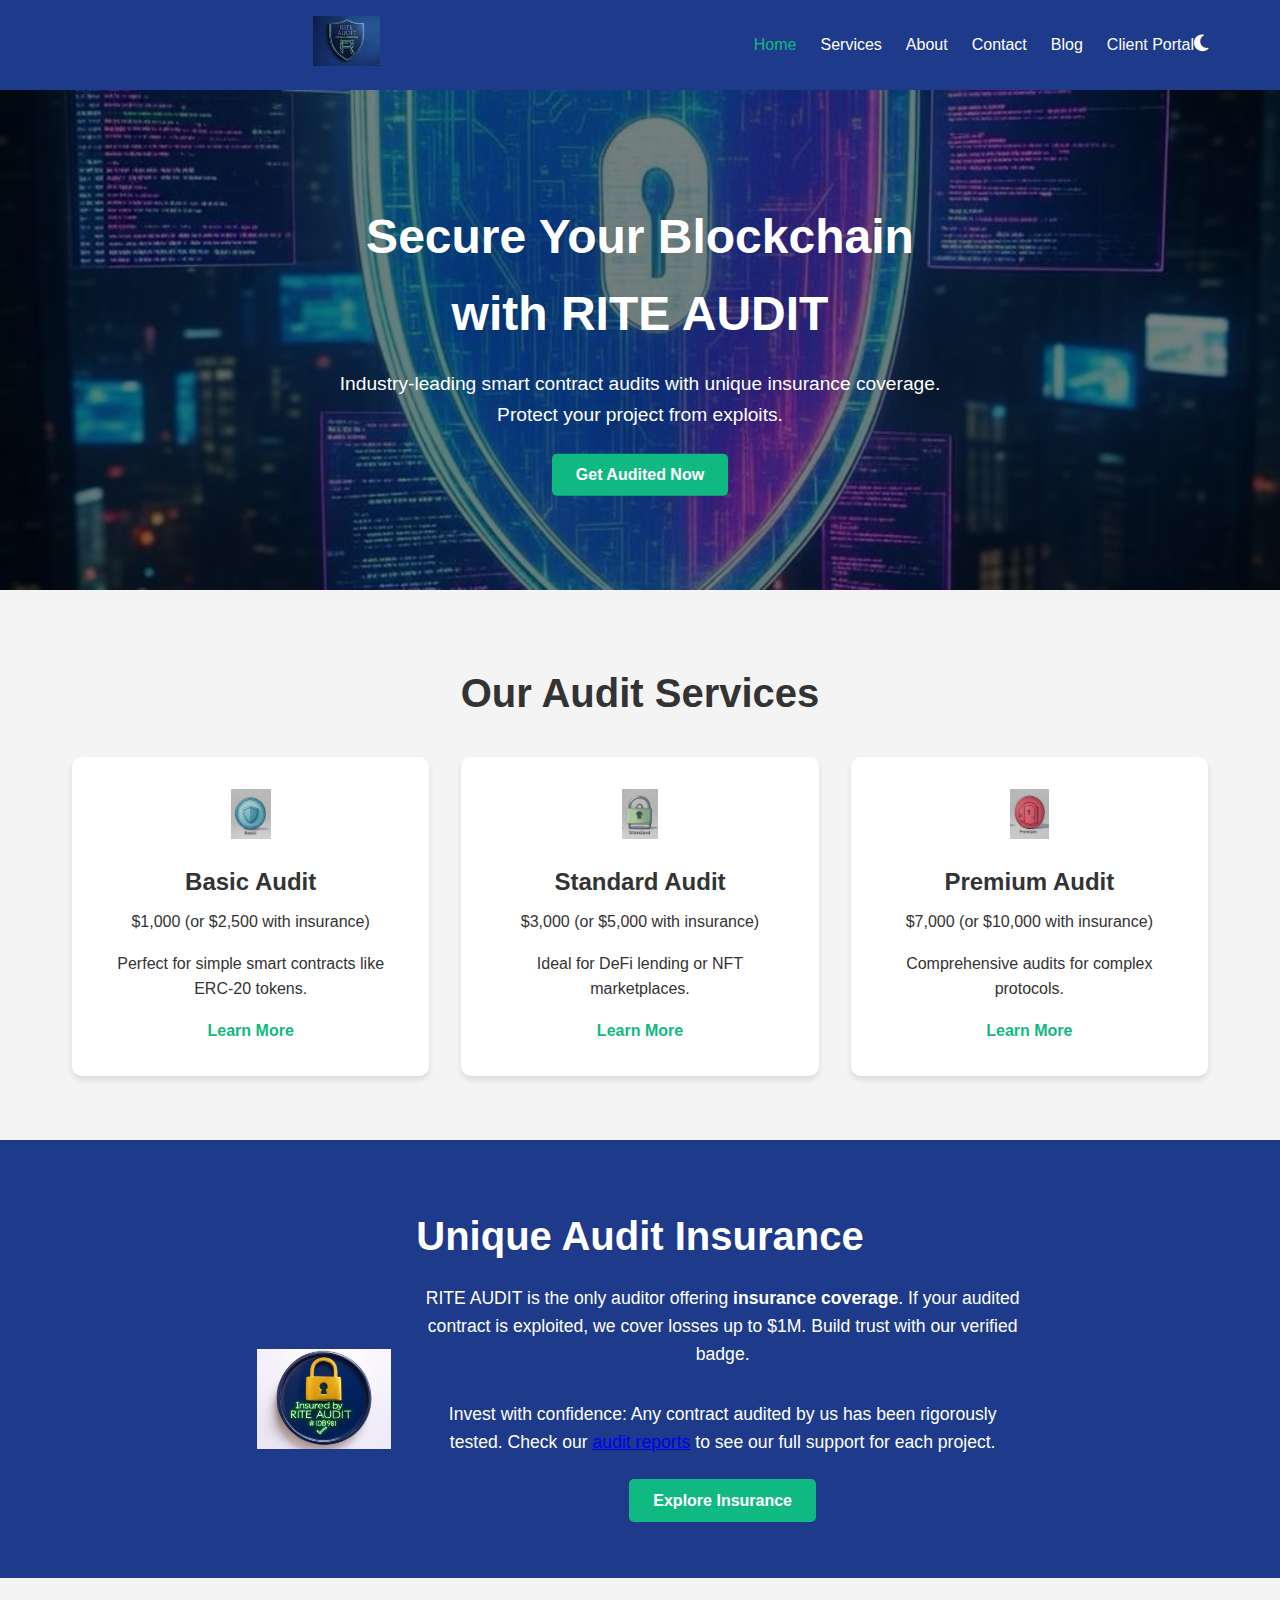
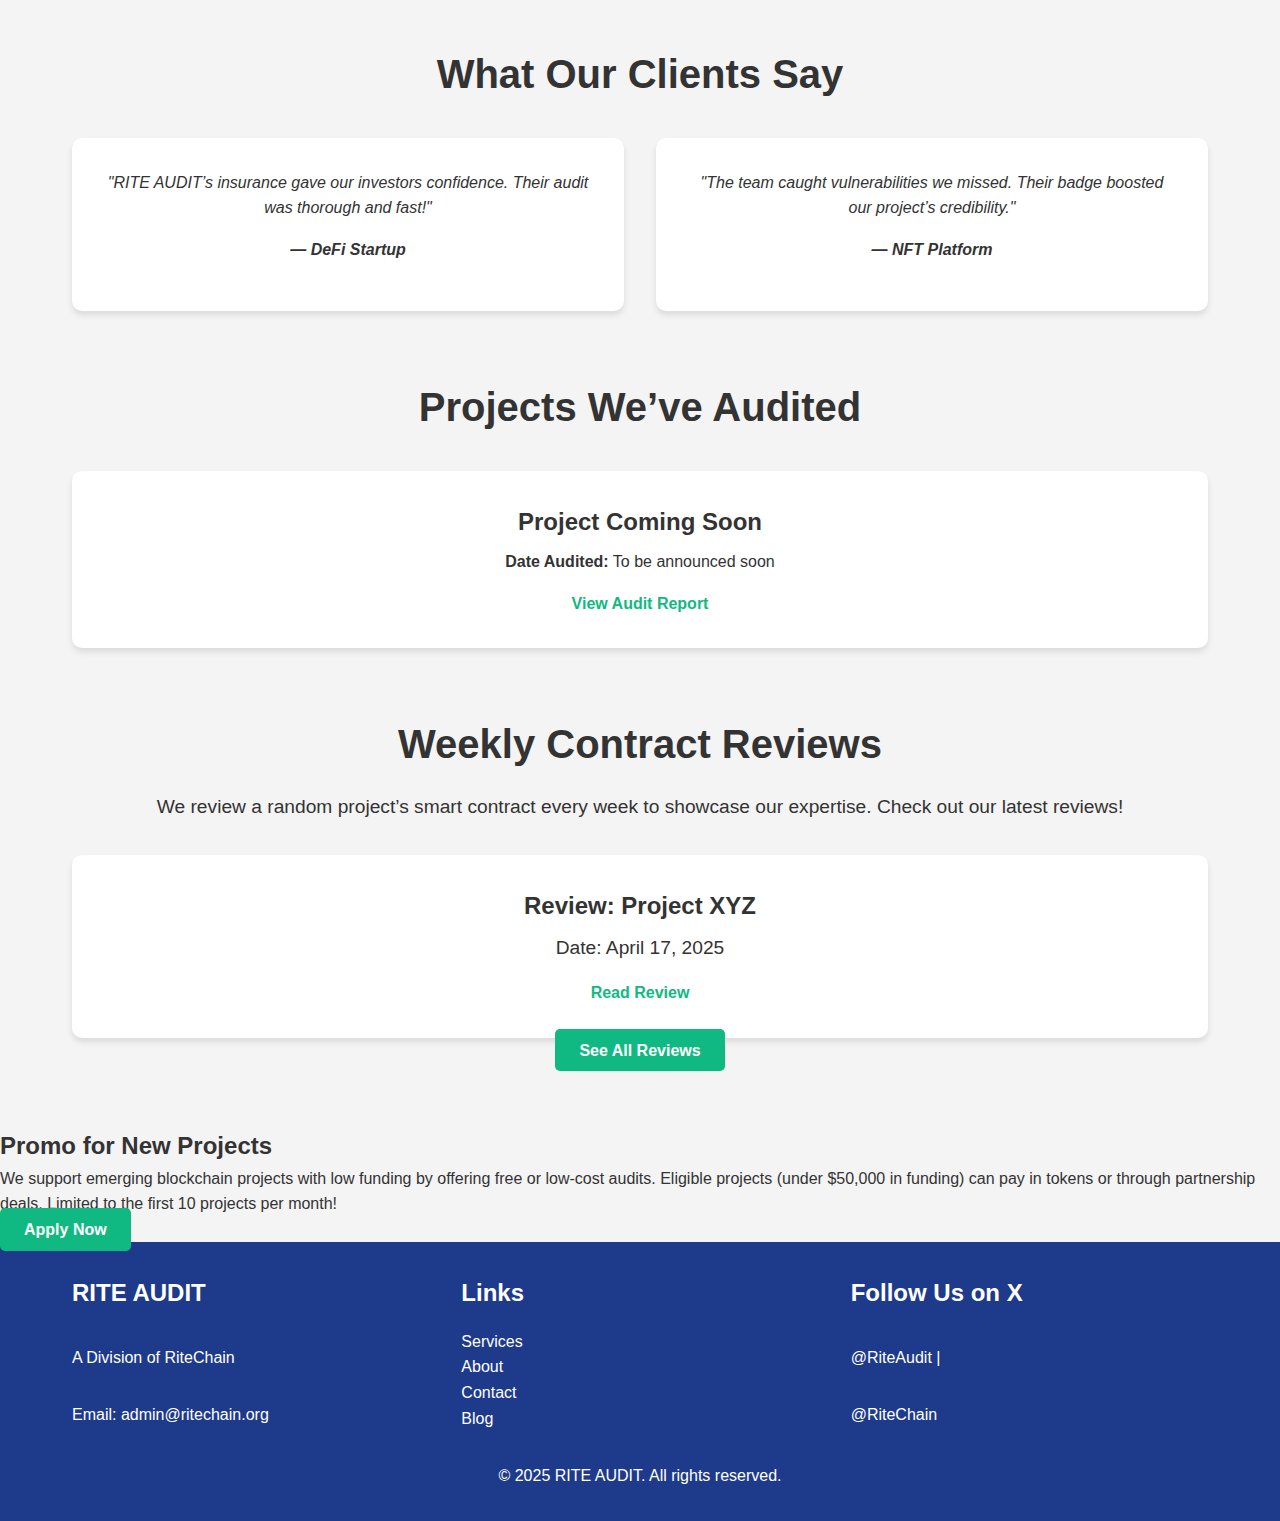
==== commit 7482310b: "Added audited projects section, weekly reviews section with reviews page, promo for low-funded proje" ====
--- a/index.html
+++ b/index.html
@@ -70,6 +70,7 @@
             <img src="images/insurance.png" alt="Insurance Badge">
             <div>
                 <p>RITE AUDIT is the only auditor offering <strong>insurance coverage</strong>. If your audited contract is exploited, we cover losses up to $1M. Build trust with our verified badge.</p>
+                <p>Invest with confidence: Any contract audited by us has been rigorously tested. Check our <a href="#audited-projects">audit reports</a> to see our full support for each project.</p>
                 <a href="services.html" class="cta-button">Explore Insurance</a>
             </div>
         </div>
@@ -89,6 +90,39 @@
         </div>
     </section>
 
+    <section class="audited-projects">
+        <h2>Projects We’ve Audited</h2>
+        <div class="audited-grid">
+            <!-- Example Project -->
+            <div class="audited-card">
+                <h3>Project Coming Soon</h3>
+                <p><strong>Date Audited:</strong> To be announced soon</p>
+                <a href="audit-reports/project1-report.pdf" target="_blank" class="audited-button">View Audit Report</a>
+            </div>
+            <!-- Add more projects here as needed -->
+        </div>
+    </section>
+
+    <section class="weekly-reviews">
+        <h2>Weekly Contract Reviews</h2>
+        <p>We review a random project’s smart contract every week to showcase our expertise. Check out our latest reviews!</p>
+        <div class="review-grid">
+            <!-- Example Review -->
+            <div class="review-card">
+                <h3>Review: Project XYZ</h3>
+                <p>Date: April 17, 2025</p>
+                <a href="reviews.html#project-xyz" class="review-button">Read Review</a>
+            </div>
+        </div>
+        <a href="reviews.html" class="cta-button">See All Reviews</a>
+    </section>
+    
+    <section class="promo">
+    <h2>Promo for New Projects</h2>
+    <p>We support emerging blockchain projects with low funding by offering free or low-cost audits. Eligible projects (under $50,000 in funding) can pay in tokens or through partnership deals. Limited to the first 10 projects per month!</p>
+    <a href="contact.html" class="cta-button">Apply Now</a>
+</section>
+
     <footer>
         <div class="footer-content">
             <div>
@@ -106,8 +140,8 @@
                 </ul>
             </div>
             <div>
-                <h3>Follow Us</h3>
-                <p><a href="https://x.com/riteaudit" target="_blank">X</a> | <a href="#">LinkedIn</a></p>
+                <h3>Follow Us on X</h3>
+                <p><a href="https://x.com/riteaudit" target="_blank">@RiteAudit</a> | <p><a href="https://x.com/ritechain" target="_blank">@RiteChain</a>
             </div>
         </div>
         <p>&copy; 2025 RITE AUDIT. All rights reserved.</p>
--- a/css/styles.css
+++ b/css/styles.css
@@ -139,7 +139,7 @@
     padding: 0.8rem 1.5rem;
     text-decoration: none;
     border-radius: 5px;
-    font-weight: 600;
+    font-weight: 700;
 }
 
 .cta-button:hover {
@@ -233,6 +233,7 @@
 }
 
 .insurance p {
+    margin-bottom: 2rem;
     max-width: 600px;
     font-size: 1.1rem;
 }
@@ -271,6 +272,56 @@
     font-style: italic;
     margin-bottom: 1rem;
 }
+
+/* Audited Projects */
+.audited-projects {
+    max-width: 1200px;
+    margin: 4rem auto;
+    padding: 0 2rem;
+    text-align: center;
+}
+
+.audited-projects h2 {
+    font-size: 2.5rem;
+    margin-bottom: 2rem;
+}
+
+.audited-grid {
+    display: grid;
+    grid-template-columns: repeat(auto-fit, minmax(300px, 1fr));
+    gap: 2rem;
+}
+
+.audited-card {
+    background: #fff;
+    padding: 2rem;
+    border-radius: 10px;
+    box-shadow: 0 4px 6px rgba(0, 0, 0, 0.1);
+}
+
+body.dark-mode .audited-card {
+    background: #2a2a2a;
+}
+
+.audited-card h3 {
+    font-size: 1.5rem;
+    margin-bottom: 0.5rem;
+}
+
+.audited-card p {
+    margin-bottom: 1rem;
+}
+
+.audited-button {
+    color: #10B981;
+    text-decoration: none;
+    font-weight: 600;
+}
+
+.audited-button:hover {
+    color: #059669;
+}
+
 
 /* Services Page */
 .services-page {
@@ -462,6 +513,106 @@
     color: #059669;
 }
 
+/* Weekly Reviews */
+.weekly-reviews {
+    max-width: 1200px;
+    margin: 4rem auto;
+    padding: 0 2rem;
+    text-align: center;
+}
+
+.weekly-reviews h2 {
+    font-size: 2.5rem;
+    margin-bottom: 1rem;
+}
+
+.weekly-reviews p {
+    font-size: 1.2rem;
+    margin-bottom: 2rem;
+}
+
+.review-grid {
+    display: grid;
+    grid-template-columns: repeat(auto-fit, minmax(300px, 1fr));
+    gap: 2rem;
+}
+
+.review-card {
+    background: #fff;
+    padding: 2rem;
+    border-radius: 10px;
+    box-shadow: 0 4px 6px rgba(0, 0, 0, 0.1);
+}
+
+body.dark-mode .review-card {
+    background: #2a2a2a;
+}
+
+.review-card h3 {
+    font-size: 1.5rem;
+    margin-bottom: 0.5rem;
+}
+
+.review-card p {
+    margin-bottom: 1rem;
+}
+
+.review-button {
+    color: #10B981;
+    text-decoration: none;
+    font-weight: 600;
+}
+
+.review-button:hover {
+    color: #059669;
+}
+
+/* Reviews Page */
+.reviews-page {
+    max-width: 1200px;
+    margin: 4rem auto;
+    padding: 0 2rem;
+    text-align: center;
+}
+
+.reviews-page h1 {
+    font-size: 2.5rem;
+    margin-bottom: 1rem;
+}
+
+.reviews-page p {
+    font-size: 1.2rem;
+    margin-bottom: 2rem;
+}
+
+.reviews-list {
+    display: grid;
+    grid-template-columns: 1fr;
+    gap: 2rem;
+    text-align: left;
+}
+
+.review-item {
+    background: #fff;
+    padding: 2rem;
+    border-radius: 10px;
+    box-shadow: 0 4px 6px rgba(0, 0, 0, 0.1);
+}
+
+body.dark-mode .review-item {
+    background: #2a2a2a;
+}
+
+.review-item h2 {
+    font-size: 1.8rem;
+    margin-bottom: 1rem;
+}
+
+.review-item p {
+    margin-bottom: 0.5rem;
+}
+
+
 /* Footer */
 footer {
     background: #1E3A8A;
@@ -500,6 +651,15 @@
 
 footer p {
     margin-top: 2rem;
+}
+
+footer a{
+    color: #fff;
+    text-decoration: none;
+}
+
+footer a:hover {
+color: #10B981;
 }
 
 /* Responsive */
